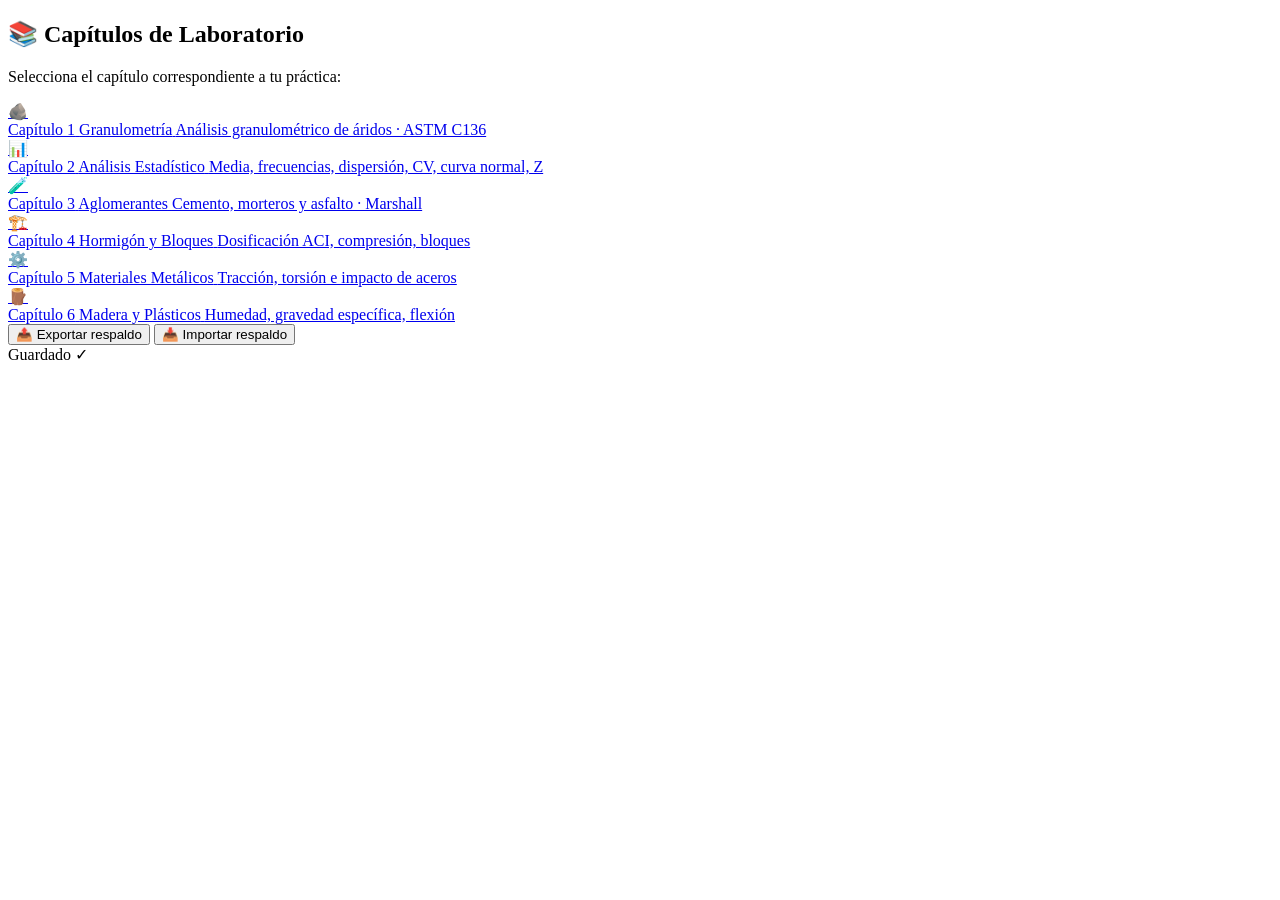
==== android/app/src/main/assets/index.html @ 5f222e64 "Add index.html for LabMat Suite v2.0" ====
<!DOCTYPE html>
<html lang="es">
<head>
<meta charset="UTF-8">
<meta name="viewport" content="width=device-width, initial-scale=1.0, user-scalable=no, viewport-fit=cover">
<meta name="theme-color" content="#1e3a5f">
<title>LabMat Suite v2.0</title>
<link rel="stylesheet" href="shared/style.css">
</head>
<body>
<main class="main-content">
  <section class="chapters-root">
    <div class="card">
      <h2>📚 Capítulos de Laboratorio</h2>
      <p class="fs-small mb-10">Selecciona el capítulo correspondiente a tu práctica:</p>
      <div class="chapters-grid">
        <a class="chapter-card" data-chapter="cap1" href="chapters/chapter1.html">
          <span class="ch-icon">🪨</span>
          <div class="ch-text">
            <span class="ch-number">Capítulo 1</span>
            <span class="ch-title">Granulometría</span>
            <span class="ch-desc">Análisis granulométrico de áridos · ASTM C136</span>
          </div>
        </a>
        <a class="chapter-card" data-chapter="cap2" href="chapters/chapter2.html">
          <span class="ch-icon">📊</span>
          <div class="ch-text">
            <span class="ch-number">Capítulo 2</span>
            <span class="ch-title">Análisis Estadístico</span>
            <span class="ch-desc">Media, frecuencias, dispersión, CV, curva normal, Z</span>
          </div>
        </a>
        <a class="chapter-card" data-chapter="cap3" href="chapters/chapter3.html">
          <span class="ch-icon">🧪</span>
          <div class="ch-text">
            <span class="ch-number">Capítulo 3</span>
            <span class="ch-title">Aglomerantes</span>
            <span class="ch-desc">Cemento, morteros y asfalto · Marshall</span>
          </div>
        </a>
        <a class="chapter-card" data-chapter="cap4" href="chapters/chapter4.html">
          <span class="ch-icon">🏗️</span>
          <div class="ch-text">
            <span class="ch-number">Capítulo 4</span>
            <span class="ch-title">Hormigón y Bloques</span>
            <span class="ch-desc">Dosificación ACI, compresión, bloques</span>
          </div>
        </a>
        <a class="chapter-card" data-chapter="cap5" href="chapters/chapter5.html">
          <span class="ch-icon">⚙️</span>
          <div class="ch-text">
            <span class="ch-number">Capítulo 5</span>
            <span class="ch-title">Materiales Metálicos</span>
            <span class="ch-desc">Tracción, torsión e impacto de aceros</span>
          </div>
        </a>
        <a class="chapter-card" data-chapter="cap6" href="chapters/chapter6.html">
          <span class="ch-icon">🪵</span>
          <div class="ch-text">
            <span class="ch-number">Capítulo 6</span>
            <span class="ch-title">Madera y Plásticos</span>
            <span class="ch-desc">Humedad, gravedad específica, flexión</span>
          </div>
        </a>
      </div>
      <div class="global-actions">
        <button onclick="exportData()">📤 Exportar respaldo</button>
        <button onclick="importData()">📥 Importar respaldo</button>
      </div>
    </div>
  </section>
</main>
<div class="save-indicator" id="saveIndicator">Guardado ✓</div>
<script src="shared/engine.js"></script>
<script>
  // Notificar al shell nativo
  if (window.Android && Android.onChapterChanged) {
    Android.onChapterChanged('home', 'LabMat Suite');
  }
  window.onAndroidBack = function() {
    if (window.Android && Android.exitApp) { Android.exitApp(); return true; }
    return false;
  };
</script>
</body>
</html>
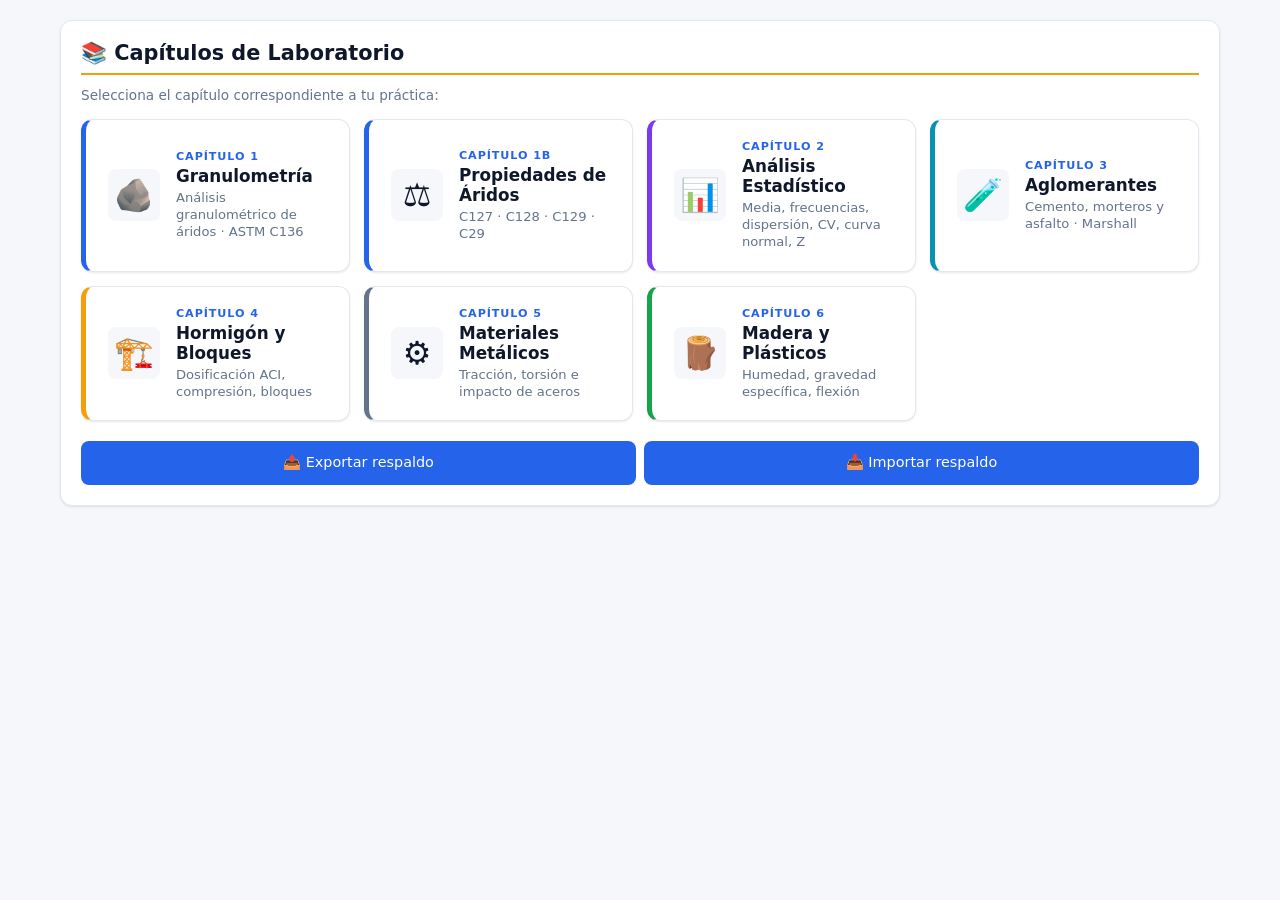
==== commit 9fb5cfc0: "Add new chapter card for Capítulo 1B" ====
--- a/android/app/src/main/assets/index.html
+++ b/android/app/src/main/assets/index.html
@@ -20,6 +20,14 @@
             <span class="ch-number">Capítulo 1</span>
             <span class="ch-title">Granulometría</span>
             <span class="ch-desc">Análisis granulométrico de áridos · ASTM C136</span>
+          </div>
+        </a>
+        <a class="chapter-card" data-chapter="cap1b" href="chapters/chapter1b.html">
+          <span class="ch-icon">⚖️</span>
+          <div class="ch-text">
+            <span class="ch-number">Capítulo 1B</span>
+            <span class="ch-title">Propiedades de Áridos</span>
+            <span class="ch-desc">C127 · C128 · C129 · C29</span>
           </div>
         </a>
         <a class="chapter-card" data-chapter="cap2" href="chapters/chapter2.html">
@@ -73,7 +81,6 @@
 <div class="save-indicator" id="saveIndicator">Guardado ✓</div>
 <script src="shared/engine.js"></script>
 <script>
-  // Notificar al shell nativo
   if (window.Android && Android.onChapterChanged) {
     Android.onChapterChanged('home', 'LabMat Suite');
   }
--- a/android/app/src/main/assets/shared/style.css
+++ b/android/app/src/main/assets/shared/style.css
@@ -0,0 +1,196 @@
+:root {
+  --primary:#1e3a5f; --primary-hover:#2a5075;
+  --secondary:#2563eb; --secondary-hover:#1d4ed8;
+  --accent:#f59e0b; --bg:#f5f7fa; --card:#ffffff;
+  --text:#0f172a; --text-muted:#64748b;
+  --border:#e2e8f0; --border-strong:#cbd5e1;
+  --danger:#dc2626; --success:#16a34a;
+  --radius:12px; --radius-sm:8px;
+  --shadow-sm:0 1px 3px rgba(15,23,42,.06),0 1px 2px rgba(15,23,42,.04);
+  --shadow-md:0 4px 12px rgba(15,23,42,.08);
+  --input-height:46px; --tab-height:46px;
+}
+@media (prefers-color-scheme: dark) {
+  :root {
+    --primary:#0f1e33; --primary-hover:#1a3350;
+    --secondary:#3b82f6; --secondary-hover:#60a5fa;
+    --accent:#fbbf24; --bg:#0f1419; --card:#1a2129;
+    --text:#e6edf5; --text-muted:#94a3b8;
+    --border:#2d3744; --border-strong:#3e4b5a;
+    --shadow-sm:0 1px 3px rgba(0,0,0,.4);
+    --shadow-md:0 4px 12px rgba(0,0,0,.5);
+  }
+}
+*{box-sizing:border-box;margin:0;padding:0}
+html{-webkit-text-size-adjust:100%}
+body{
+  font-family:-apple-system,BlinkMacSystemFont,'Segoe UI',Roboto,system-ui,sans-serif;
+  background:var(--bg);color:var(--text);min-height:100vh;
+  -webkit-tap-highlight-color:transparent;-webkit-font-smoothing:antialiased;
+  padding-bottom:calc(20px + env(safe-area-inset-bottom));
+}
+button,input,select,label{touch-action:manipulation;font-family:inherit}
+
+/* ========== MAIN CONTENT ========== */
+.main-content{padding:20px;padding-top:calc(20px + env(safe-area-inset-top));max-width:1200px;margin:0 auto}
+
+/* ========== HOME — CHAPTERS GRID ========== */
+.chapters-root{animation:fadeIn .25s ease}
+@keyframes fadeIn{from{opacity:0;transform:translateY(6px)}to{opacity:1;transform:translateY(0)}}
+.chapters-grid{display:grid;grid-template-columns:repeat(auto-fill,minmax(260px,1fr));gap:14px;margin-top:16px}
+.chapter-card{
+  display:flex;align-items:center;gap:16px;padding:20px 22px;min-height:96px;
+  background:var(--card);border:1.5px solid var(--border);border-left:5px solid var(--secondary);
+  border-radius:var(--radius);cursor:pointer;text-align:left;color:var(--text);
+  text-decoration:none;transition:transform .08s,box-shadow .15s;
+  box-shadow:var(--shadow-sm);
+}
+.chapter-card:hover{box-shadow:var(--shadow-md)}
+.chapter-card:active{transform:scale(.98)}
+.chapter-card .ch-number{font-size:.7rem;font-weight:700;color:var(--secondary);text-transform:uppercase;letter-spacing:.08em}
+.chapter-card .ch-icon{font-size:2rem;flex-shrink:0;width:52px;height:52px;display:flex;align-items:center;justify-content:center;background:var(--bg);border-radius:var(--radius-sm)}
+.chapter-card .ch-text{display:flex;flex-direction:column;gap:3px;min-width:0;flex:1}
+.chapter-card .ch-title{font-weight:700;font-size:1.05rem;line-height:1.2}
+.chapter-card .ch-desc{font-size:.82rem;color:var(--text-muted);line-height:1.3}
+.chapter-card[data-chapter="cap1"]{border-left-color:#2563eb}
+.chapter-card[data-chapter="cap2"]{border-left-color:#7c3aed}
+.chapter-card[data-chapter="cap3"]{border-left-color:#0891b2}
+.chapter-card[data-chapter="cap4"]{border-left-color:#f59e0b}
+.chapter-card[data-chapter="cap5"]{border-left-color:#64748b}
+.chapter-card[data-chapter="cap6"]{border-left-color:#16a34a}
+
+/* ========== CARDS ========== */
+.card{background:var(--card);border-radius:var(--radius);box-shadow:var(--shadow-sm);padding:20px;margin-bottom:16px;border:1px solid var(--border)}
+.card h2{font-size:1.3rem;margin-bottom:12px;font-weight:700;padding-bottom:8px;border-bottom:2px solid var(--accent)}
+.card h3{font-size:1.02rem;margin:16px 0 8px;font-weight:600;display:flex;align-items:center;gap:6px}
+.card h3::before{content:'';display:inline-block;width:4px;height:16px;background:var(--secondary);border-radius:2px}
+
+/* ========== TOOLS MENU ========== */
+.menu-grid{display:grid;grid-template-columns:repeat(auto-fill,minmax(220px,1fr));gap:10px;margin-top:12px}
+.menu-card{
+  display:flex;align-items:center;gap:12px;padding:14px 16px;min-height:64px;
+  background:var(--card);border:1.5px solid var(--border);border-radius:var(--radius-sm);
+  cursor:pointer;text-align:left;color:var(--text);text-decoration:none;
+  transition:transform .08s,border-color .15s,box-shadow .15s;
+}
+.menu-card:hover{border-color:var(--secondary);box-shadow:var(--shadow-md)}
+.menu-card:active{transform:scale(.98)}
+.menu-card .mc-icon{font-size:1.6rem;flex-shrink:0;width:42px;height:42px;display:flex;align-items:center;justify-content:center;background:var(--bg);border-radius:var(--radius-sm)}
+.menu-card .mc-text{display:flex;flex-direction:column;gap:2px;min-width:0;flex:1}
+.menu-card .mc-title{font-weight:600;font-size:.95rem;line-height:1.25}
+.menu-card .mc-desc{font-size:.78rem;color:var(--text-muted);line-height:1.3}
+
+/* ========== BACK BUTTON ========== */
+.back-btn{
+  display:inline-flex;align-items:center;gap:6px;padding:10px 16px;min-height:44px;
+  background:transparent;border:1.5px solid var(--border);border-radius:var(--radius-sm);
+  color:var(--text);font-size:.92rem;font-weight:500;cursor:pointer;margin-bottom:12px;
+  text-decoration:none;transition:transform .08s,border-color .15s;
+}
+.back-btn:hover{border-color:var(--secondary);background:var(--bg)}
+.back-btn:active{transform:scale(.96)}
+
+/* ========== TOOL VIEWS ========== */
+.tool-view{display:none}
+.tool-view.active{display:block;animation:fadeIn .22s ease}
+
+/* ========== FORM ========== */
+.form-group{display:flex;flex-wrap:wrap;align-items:center;gap:8px 10px;margin-bottom:12px}
+.form-group label{font-weight:500;font-size:.9rem;color:var(--text-muted);cursor:pointer;white-space:nowrap}
+.form-group input,.form-group select{
+  height:var(--input-height);padding:8px 12px;border:1.5px solid var(--border);
+  border-radius:var(--radius-sm);font-size:1rem;width:140px;
+  background:var(--card);color:var(--text);transition:border-color .15s;
+}
+.form-group input:focus,.form-group select:focus{outline:none;border-color:var(--secondary)}
+.form-group button{
+  height:var(--input-height);padding:0 18px;border:none;border-radius:var(--radius-sm);
+  font-size:.95rem;font-weight:500;background:var(--secondary);color:#fff;
+  cursor:pointer;min-width:100px;
+}
+.form-group button.danger{background:var(--danger)}
+.form-group button.success{background:var(--success)}
+.unit-select{width:92px !important}
+
+/* ========== RESULT BOX ========== */
+.result-box{background:var(--bg);border-left:4px solid var(--secondary);padding:12px 16px;margin:10px 0 12px;border-radius:var(--radius-sm);font-weight:500;font-size:.95rem;line-height:1.5;word-break:break-word}
+.note{background:rgba(245,158,11,.08);border-left:4px solid var(--accent);padding:10px 14px;margin:8px 0;font-size:.85rem;color:var(--text-muted);border-radius:var(--radius-sm)}
+.fs-small{font-size:.85rem;color:var(--text-muted)}
+.mb-10{margin-bottom:10px}
+.hidden{display:none}
+
+/* ========== TABS ========== */
+.tabs{display:flex;gap:6px;margin-bottom:14px;flex-wrap:wrap}
+.tab-btn{padding:9px 16px;border:1.5px solid var(--border);background:var(--card);border-radius:var(--radius-sm);cursor:pointer;font-weight:500;font-size:.88rem;min-height:var(--tab-height);color:var(--text-muted);transition:all .15s}
+.tab-btn.active{background:var(--secondary);color:#fff;border-color:var(--secondary)}
+.tab-content{display:none}
+.tab-content.active{display:block}
+
+/* ========== TABLES ========== */
+.table-responsive{overflow-x:auto;-webkit-overflow-scrolling:touch;margin:10px 0;border-radius:var(--radius-sm);border:1px solid var(--border)}
+table{width:100%;border-collapse:collapse;min-width:600px;font-size:.88rem}
+th,td{padding:9px 8px;border-bottom:1px solid var(--border);text-align:center}
+th{background:var(--bg);font-weight:600;font-size:.78rem;text-transform:uppercase;letter-spacing:.02em;position:sticky;top:0;z-index:2}
+.table-responsive table th:first-child,.table-responsive table td:first-child{position:sticky;left:0;background:var(--card);z-index:1;font-weight:600;border-right:1px solid var(--border)}
+.table-responsive table th:first-child{background:var(--bg);z-index:3}
+input[type="number"]{height:42px;min-width:66px;width:86px;text-align:center;border:1.5px solid var(--border);border-radius:var(--radius-sm);background:var(--card);color:var(--text);font-size:.92rem}
+input[type="number"]:focus{outline:none;border-color:var(--secondary)}
+
+/* ========== RESULT GRID ========== */
+.gran-results{display:grid;grid-template-columns:repeat(auto-fit,minmax(170px,1fr));gap:10px;margin:10px 0 12px}
+.gran-results-item{background:var(--bg);padding:10px 14px;border-radius:var(--radius-sm);border-left:3px solid var(--accent);display:flex;flex-direction:column;gap:3px}
+.gran-results-item span{color:var(--text-muted);font-size:.72rem;text-transform:uppercase;letter-spacing:.04em;font-weight:500}
+.gran-results-item strong{font-size:1rem;font-weight:600}
+
+/* ========== TOAST ========== */
+.save-indicator{
+  position:fixed;bottom:calc(20px + env(safe-area-inset-bottom));right:16px;
+  background:var(--success);color:#fff;padding:10px 18px;border-radius:24px;
+  font-size:.85rem;font-weight:500;opacity:0;transform:translateY(8px);
+  transition:opacity .25s,transform .25s;pointer-events:none;z-index:300;
+  box-shadow:var(--shadow-md);max-width:calc(100vw - 32px);text-align:center;line-height:1.35;
+}
+.save-indicator.show{opacity:1;transform:translateY(0)}
+.save-indicator.error{background:var(--danger)}
+
+/* ========== SEND REPORT BTN ========== */
+.send-report-btn{margin-top:6px;background:linear-gradient(135deg,var(--success),#22c55e);color:#fff;border:none;padding:12px 22px;border-radius:var(--radius-sm);font-size:1rem;font-weight:600;cursor:pointer;min-height:48px;display:inline-flex;align-items:center;justify-content:center;gap:8px;box-shadow:var(--shadow-sm)}
+.send-report-btn:active{transform:scale(.97)}
+
+/* ========== VISUALIZATIONS ========== */
+.viz-container{margin:12px 0;padding:10px;background:var(--bg);border-radius:var(--radius-sm);border:1px solid var(--border);min-height:60px}
+.viz-container svg{display:block}
+.viz-empty{text-align:center;color:var(--text-muted);font-size:.85rem;padding:32px 10px}
+.esf-viz{padding:8px 4px}
+.esf-row{display:flex;align-items:center;gap:10px;margin:8px 0}
+.esf-lbl{min-width:120px;font-size:.82rem;color:var(--text-muted)}
+.esf-track{flex:1;height:26px;background:var(--card);border-radius:4px;position:relative;overflow:hidden;border:1px solid var(--border)}
+.esf-bar{height:100%;border-radius:4px;transition:width .4s ease}
+.esf-bar-orig{width:60%;background:repeating-linear-gradient(45deg,var(--border) 0 6px,transparent 6px 12px);border-right:1.5px dashed var(--border-strong)}
+.esf-bar-def{width:60%;background:linear-gradient(90deg,var(--secondary),var(--accent))}
+.esf-info{text-align:center;font-size:.95rem;margin-top:10px}
+.esf-eps{color:var(--secondary);font-family:ui-monospace,monospace}
+.tor-viz{padding:6px 0}
+.tor-circle{width:130px;height:130px;border-radius:50%;border:2px solid var(--border-strong);background:var(--card);position:relative;margin:12px auto}
+.tor-needle{position:absolute;width:3px;height:50%;background:var(--secondary);top:0;left:calc(50% - 1.5px);transform-origin:bottom center;transition:transform .55s cubic-bezier(.22,.61,.36,1);border-radius:2px}
+.tor-needle::before{content:'';position:absolute;bottom:-5px;left:50%;width:10px;height:10px;background:var(--secondary);border-radius:50%;transform:translateX(-50%)}
+.tor-info{text-align:center;font-size:.9rem;color:var(--text-muted);margin-top:6px}
+.tor-theta{color:var(--secondary);font-family:ui-monospace,monospace}
+.tor-deg{color:var(--accent);font-weight:600}
+
+/* ========== GLOBAL ACTIONS ========== */
+.global-actions{display:flex;gap:8px;flex-wrap:wrap;margin-top:20px}
+.global-actions button{flex:1;min-width:120px;background:var(--secondary);color:#fff;border:none;padding:12px;border-radius:var(--radius-sm);font-size:.9rem;cursor:pointer;min-height:44px;font-weight:500}
+.global-actions button:hover{background:var(--secondary-hover)}
+
+/* ========== RESPONSIVE ========== */
+@media (max-width:480px){
+  .card{padding:16px}
+  .card h2{font-size:1.15rem}
+  .form-group{flex-direction:column;align-items:stretch;gap:6px}
+  .form-group label{font-size:.88rem}
+  .form-group input,.form-group select,.form-group button{width:100%}
+  .unit-select{width:100% !important}
+  .tab-btn{padding:9px 14px;font-size:.85rem;flex:1;min-width:0}
+  .chapters-grid,.menu-grid{grid-template-columns:1fr}
+}
